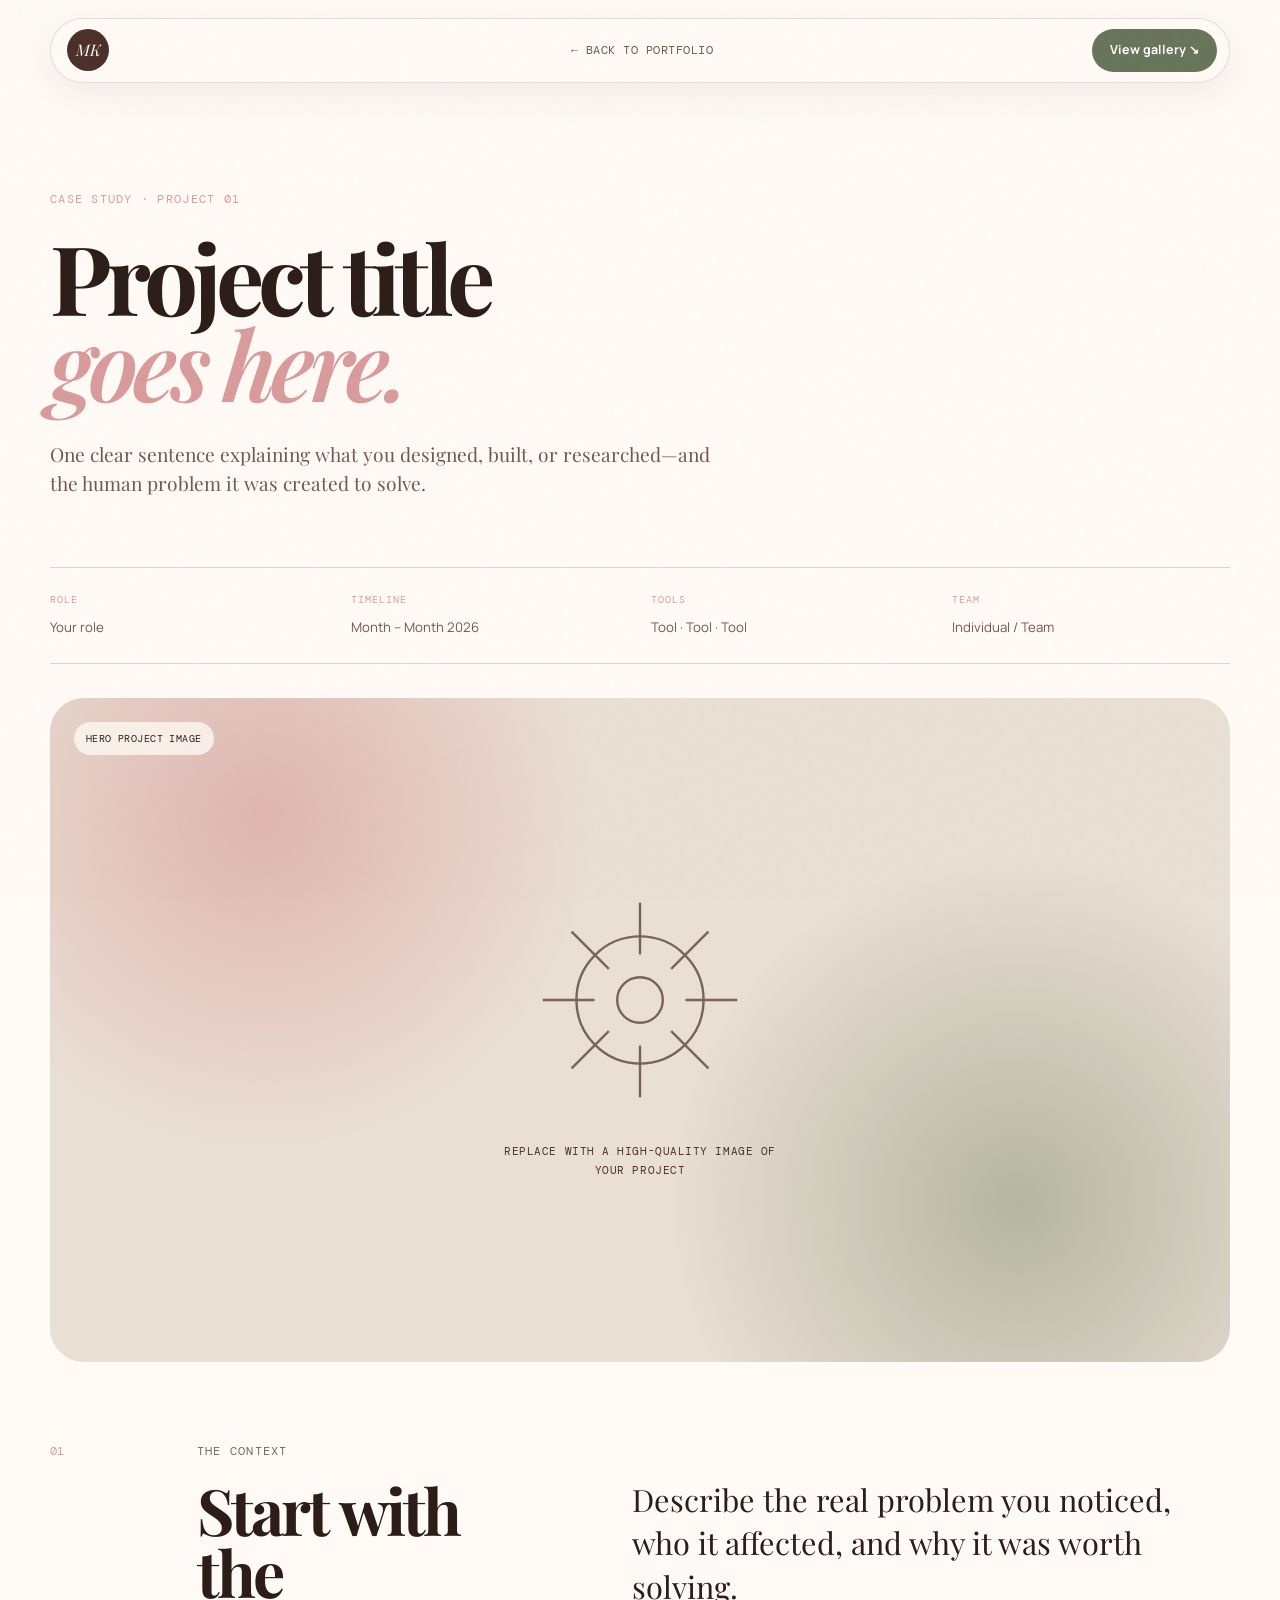
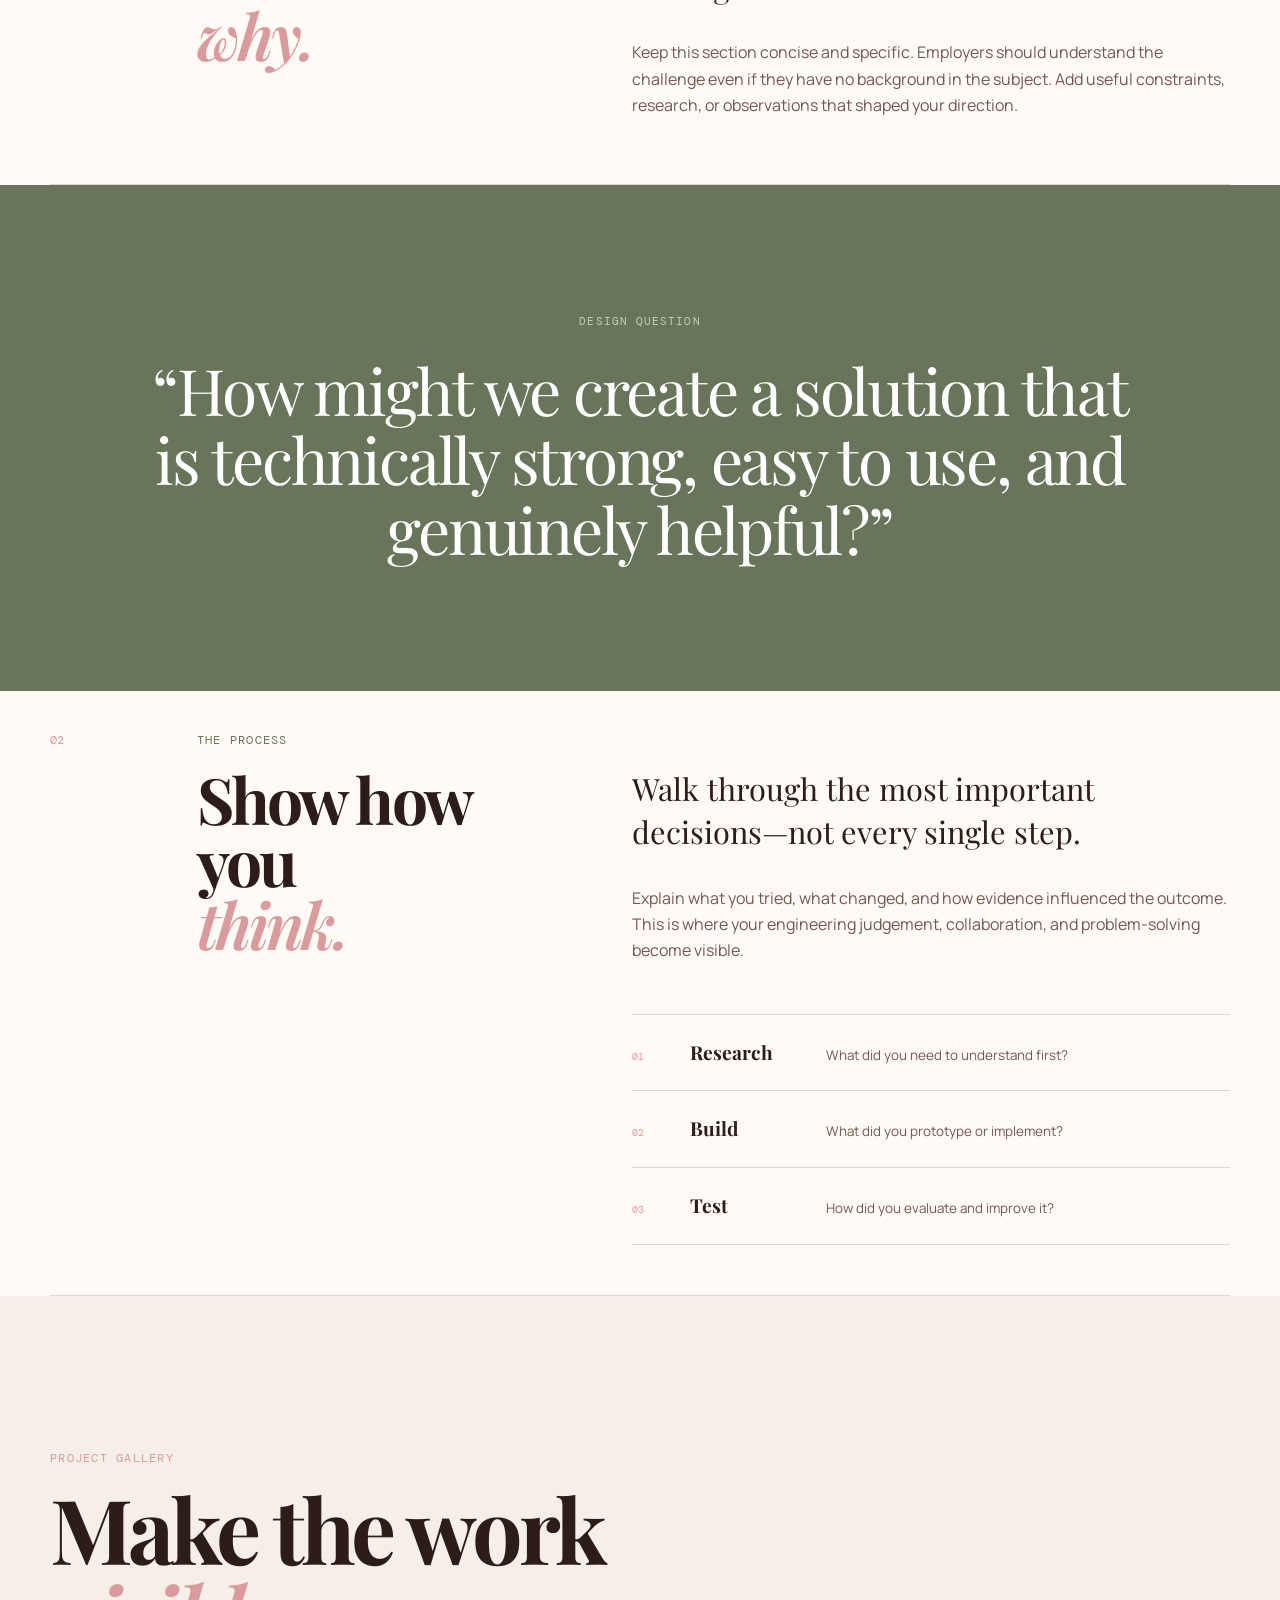
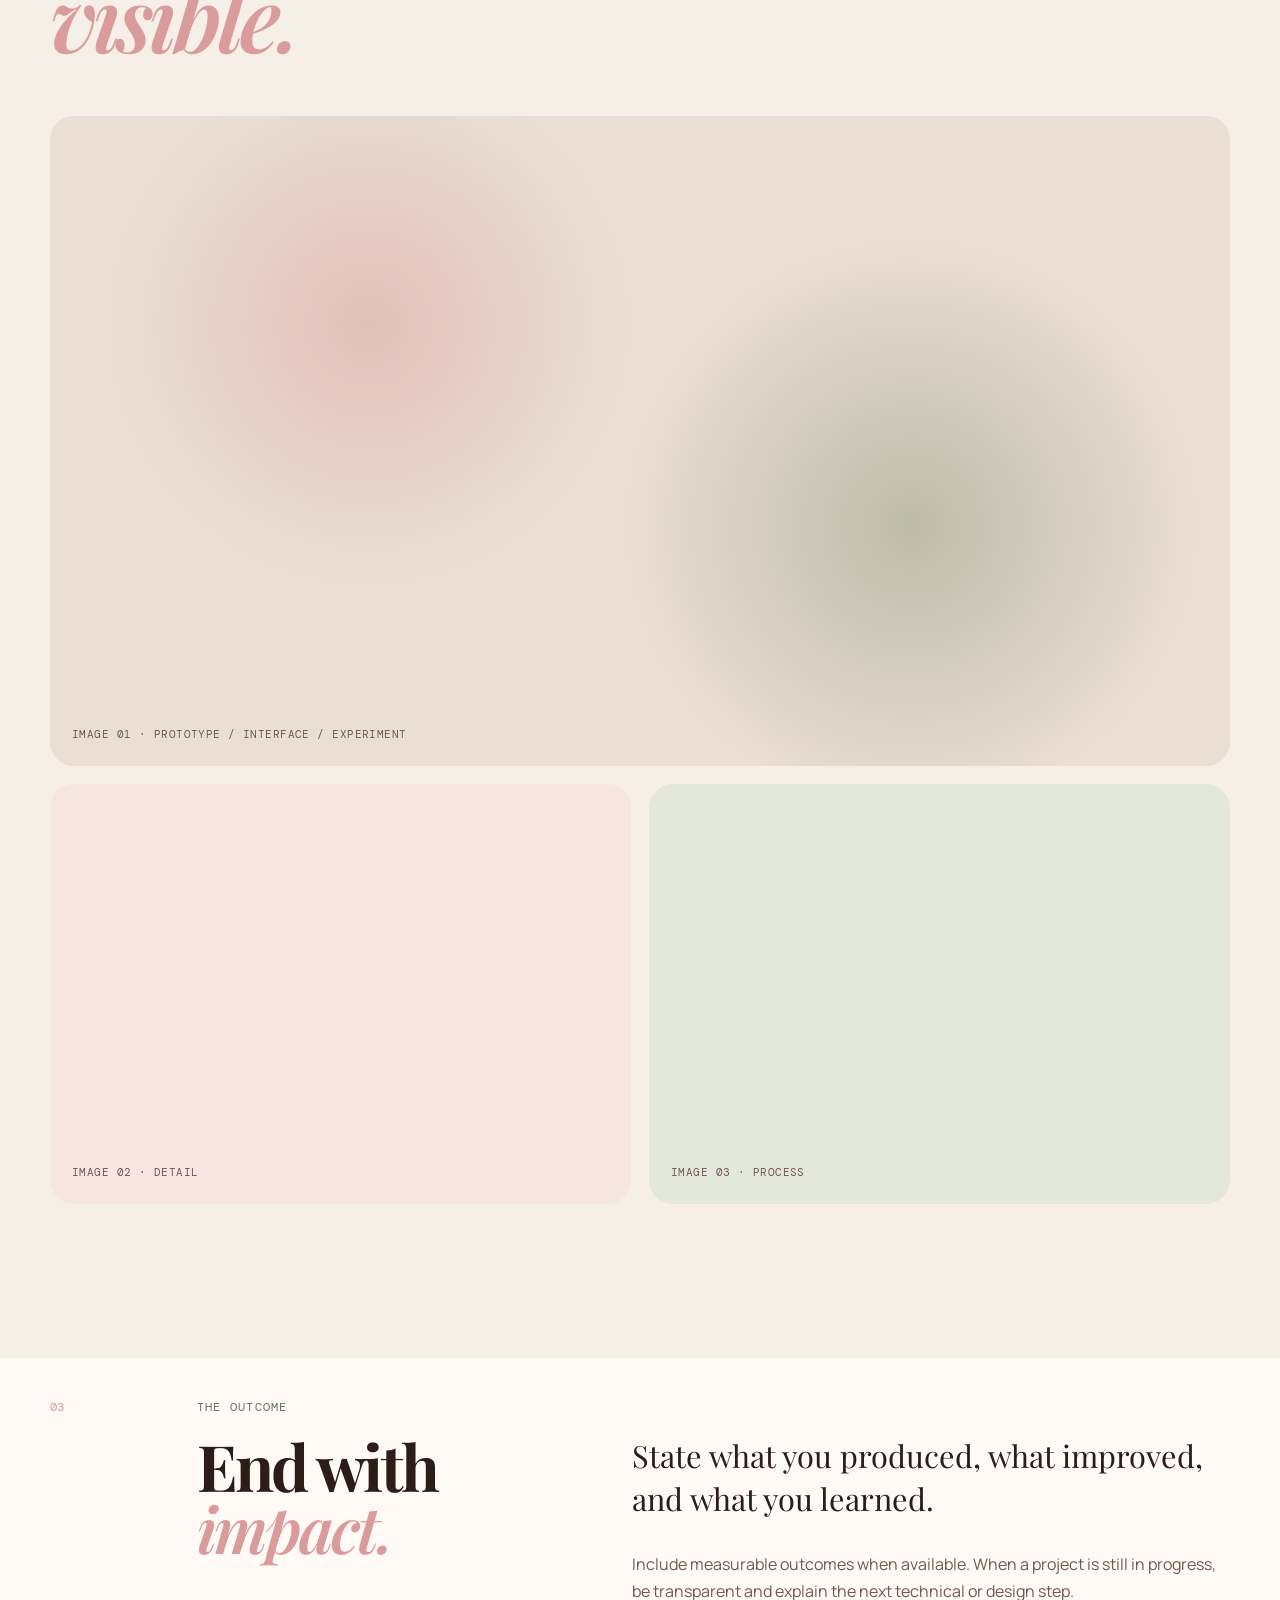
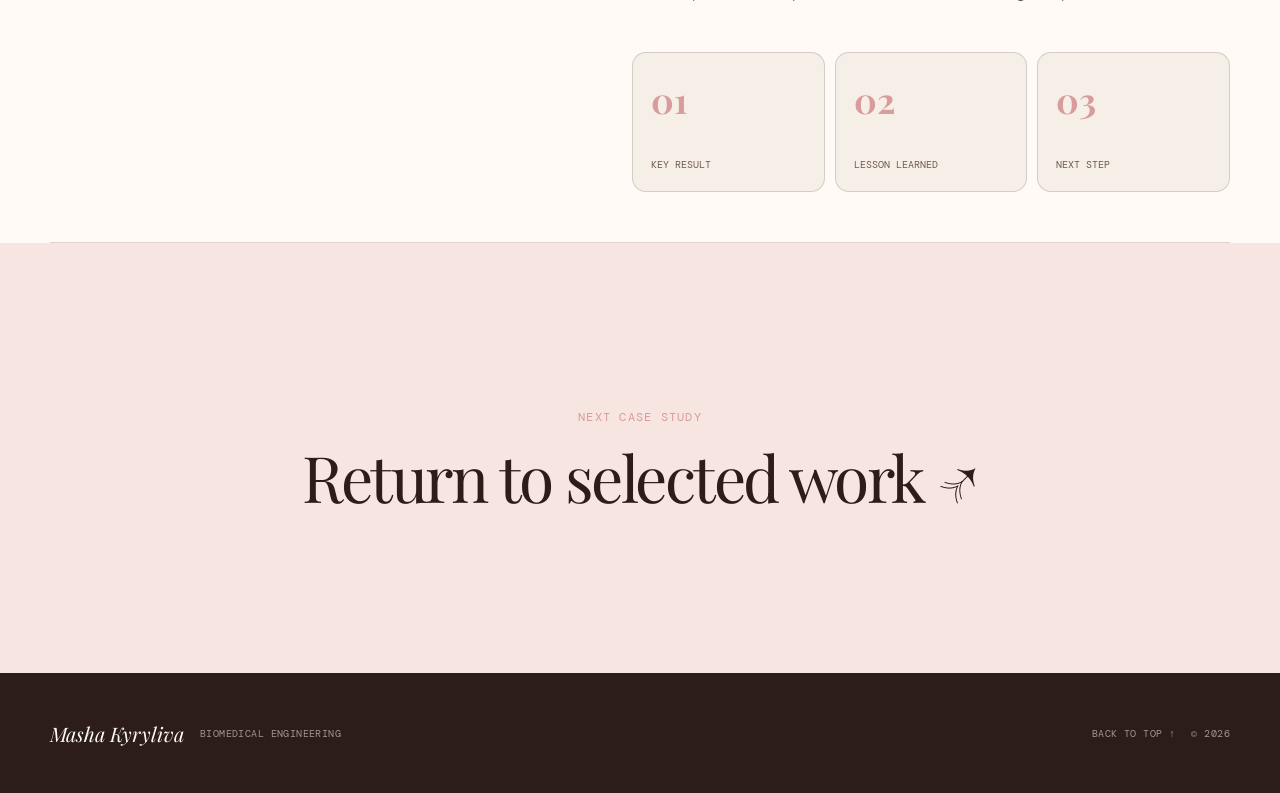
==== project.html @ 375e0c98 "Add files via upload" ====
<!DOCTYPE html>
<html lang="en">
<head>
  <meta charset="UTF-8">
  <meta name="viewport" content="width=device-width, initial-scale=1.0">
  <meta name="description" content="Project case study by Masha Kyryliva.">
  <title>Project Case Study — Masha Kyryliva</title>

  <link rel="preconnect" href="https://fonts.googleapis.com">
  <link rel="preconnect" href="https://fonts.gstatic.com" crossorigin>
  <link href="https://fonts.googleapis.com/css2?family=DM+Mono:wght@300;400;500&family=Manrope:wght@400;500;600;700&family=Playfair+Display:ital,wght@0,600;0,700;1,600&display=swap" rel="stylesheet">
  <link rel="stylesheet" href="styles.css">
</head>
<body class="project-page">
  <div class="page-noise" aria-hidden="true"></div>

  <header class="nav-shell">
    <nav class="nav" aria-label="Project navigation">
      <a href="index.html#top" class="nav-mark" aria-label="Masha Kyryliva home"><span>MK</span></a>
      <a class="back-link" href="index.html#projects"><span aria-hidden="true">←</span> Back to portfolio</a>
      <a class="nav-cta" href="#gallery">View gallery <span aria-hidden="true">↘</span></a>
    </nav>
  </header>

  <main>
    <section class="case-hero">
      <div class="case-heading reveal">
        <p class="hero-kicker">Case study · Project 01</p>
        <h1>Project title<br><em>goes here.</em></h1>
        <p class="case-deck">
          One clear sentence explaining what you designed, built, or researched—and
          the human problem it was created to solve.
        </p>
      </div>

      <div class="case-meta reveal">
        <div>
          <span class="meta-label">Role</span>
          <span>Your role</span>
        </div>
        <div>
          <span class="meta-label">Timeline</span>
          <span>Month – Month 2026</span>
        </div>
        <div>
          <span class="meta-label">Tools</span>
          <span>Tool · Tool · Tool</span>
        </div>
        <div>
          <span class="meta-label">Team</span>
          <span>Individual / Team</span>
        </div>
      </div>

      <div class="case-cover reveal">
        <div class="case-cover-label">Hero project image</div>
        <div class="case-cover-placeholder">
          <svg viewBox="0 0 200 200" aria-hidden="true">
            <circle cx="100" cy="100" r="53"/>
            <circle cx="100" cy="100" r="19"/>
            <path d="M100 19v43M100 138v43M19 100h43M138 100h43"/>
            <path d="m43 43 31 31M126 126l31 31M157 43l-31 31M74 126l-31 31"/>
          </svg>
          <span>Replace with a high-quality image of your project</span>
        </div>
      </div>
    </section>

    <section class="case-section reveal">
      <div class="case-section-number">01</div>
      <div class="case-section-title">
        <p>The context</p>
        <h2>Start with the<br><em>why.</em></h2>
      </div>
      <div class="case-section-copy">
        <p class="case-lead">
          Describe the real problem you noticed, who it affected, and why it was worth solving.
        </p>
        <p>
          Keep this section concise and specific. Employers should understand the challenge
          even if they have no background in the subject. Add useful constraints, research,
          or observations that shaped your direction.
        </p>
      </div>
    </section>

    <section class="case-highlight reveal">
      <p>Design question</p>
      <blockquote>“How might we create a solution that is technically strong, easy to use, and genuinely helpful?”</blockquote>
    </section>

    <section class="case-section reveal">
      <div class="case-section-number">02</div>
      <div class="case-section-title">
        <p>The process</p>
        <h2>Show how you<br><em>think.</em></h2>
      </div>
      <div class="case-section-copy">
        <p class="case-lead">
          Walk through the most important decisions—not every single step.
        </p>
        <p>
          Explain what you tried, what changed, and how evidence influenced the outcome.
          This is where your engineering judgement, collaboration, and problem-solving become visible.
        </p>

        <div class="process-list">
          <div>
            <span>01</span>
            <strong>Research</strong>
            <p>What did you need to understand first?</p>
          </div>
          <div>
            <span>02</span>
            <strong>Build</strong>
            <p>What did you prototype or implement?</p>
          </div>
          <div>
            <span>03</span>
            <strong>Test</strong>
            <p>How did you evaluate and improve it?</p>
          </div>
        </div>
      </div>
    </section>

    <section class="gallery-section" id="gallery">
      <div class="gallery-heading reveal">
        <p class="hero-kicker">Project gallery</p>
        <h2>Make the work<br><em>visible.</em></h2>
      </div>

      <div class="case-gallery">
        <div class="case-gallery-item case-gallery-wide reveal">
          <span>Image 01 · Prototype / interface / experiment</span>
        </div>
        <div class="case-gallery-item case-gallery-pink reveal">
          <span>Image 02 · Detail</span>
        </div>
        <div class="case-gallery-item case-gallery-green reveal">
          <span>Image 03 · Process</span>
        </div>
      </div>
    </section>

    <section class="case-section result-section reveal">
      <div class="case-section-number">03</div>
      <div class="case-section-title">
        <p>The outcome</p>
        <h2>End with<br><em>impact.</em></h2>
      </div>
      <div class="case-section-copy">
        <p class="case-lead">
          State what you produced, what improved, and what you learned.
        </p>
        <p>
          Include measurable outcomes when available. When a project is still in progress,
          be transparent and explain the next technical or design step.
        </p>

        <div class="result-stat-grid">
          <div><strong>01</strong><span>Key result</span></div>
          <div><strong>02</strong><span>Lesson learned</span></div>
          <div><strong>03</strong><span>Next step</span></div>
        </div>
      </div>
    </section>

    <section class="next-project reveal">
      <p>Next case study</p>
      <a href="index.html#projects">Return to selected work <span aria-hidden="true">↗</span></a>
    </section>
  </main>

  <footer class="site-footer">
    <div>
      <span class="footer-name">Masha Kyryliva</span>
      <span class="footer-role">Biomedical Engineering</span>
    </div>
    <div class="footer-right">
      <a href="#top">Back to top ↑</a>
      <span>© <span data-current-year>2026</span></span>
    </div>
  </footer>

  <script src="script.js"></script>
</body>
</html>
---- styles.css ----
/* ========================================================================== 
   Masha Kyryliva — Portfolio
   Editorial brown, blush, and green visual system
   ========================================================================== */

:root {
  --cream: #f5efe8;
  --cream-deep: #e9dfd3;
  --paper: #fffaf5;
  --brown: #4a3028;
  --brown-deep: #2d1d18;
  --brown-soft: #72584e;
  --pink: #d99b9b;
  --pink-light: #efd1cc;
  --pink-pale: #f6e5e1;
  --green: #68755a;
  --green-deep: #3f4a36;
  --green-light: #c7ceb9;
  --green-pale: #e4e8dc;
  --line: rgba(74, 48, 40, 0.18);
  --shadow: 0 24px 70px rgba(74, 48, 40, 0.12);

  --display: 'Playfair Display', Georgia, serif;
  --body: 'Manrope', Arial, sans-serif;
  --mono: 'DM Mono', monospace;

  --page: min(1180px, calc(100% - 3rem));
  --radius-xl: 34px;
  --radius-lg: 24px;
  --radius-md: 16px;
}

* {
  box-sizing: border-box;
}

html {
  scroll-behavior: smooth;
  scroll-padding-top: 110px;
}

body {
  margin: 0;
  overflow-x: hidden;
  background: var(--cream);
  color: var(--brown-deep);
  font-family: var(--body);
  font-size: 16px;
  line-height: 1.65;
  -webkit-font-smoothing: antialiased;
}

body::selection {
  background: var(--pink-light);
  color: var(--brown-deep);
}

a {
  color: inherit;
  text-decoration: none;
}

button,
a {
  -webkit-tap-highlight-color: transparent;
}

img,
svg {
  display: block;
  max-width: 100%;
}

:focus-visible {
  outline: 2px solid var(--green);
  outline-offset: 4px;
  border-radius: 8px;
}

.page-noise {
  position: fixed;
  inset: 0;
  z-index: 999;
  pointer-events: none;
  opacity: 0.04;
  background-image: url("data:image/svg+xml,%3Csvg viewBox='0 0 180 180' xmlns='http://www.w3.org/2000/svg'%3E%3Cfilter id='n'%3E%3CfeTurbulence type='fractalNoise' baseFrequency='.78' numOctaves='3' stitchTiles='stitch'/%3E%3C/filter%3E%3Crect width='100%25' height='100%25' filter='url(%23n)' opacity='.45'/%3E%3C/svg%3E");
}

/* Navigation ---------------------------------------------------------------- */

.nav-shell {
  position: fixed;
  top: 0;
  left: 0;
  right: 0;
  z-index: 100;
  padding: 18px 24px;
  transition: padding 220ms ease;
}

.nav-shell.is-scrolled {
  padding-top: 10px;
}

.nav {
  width: var(--page);
  min-height: 64px;
  margin: 0 auto;
  padding: 10px 12px 10px 16px;
  display: grid;
  grid-template-columns: 1fr auto 1fr;
  align-items: center;
  gap: 24px;
  background: rgba(255, 250, 245, 0.78);
  border: 1px solid rgba(74, 48, 40, 0.14);
  border-radius: 999px;
  box-shadow: 0 12px 35px rgba(74, 48, 40, 0.07);
  backdrop-filter: blur(18px);
}

.nav-mark {
  width: 42px;
  height: 42px;
  display: grid;
  place-items: center;
  border-radius: 50%;
  background: var(--brown);
  color: var(--paper);
  font-family: var(--display);
  font-size: 1rem;
  font-style: italic;
}

.nav-links {
  display: flex;
  align-items: center;
  gap: clamp(18px, 3vw, 36px);
  margin: 0;
  padding: 0;
  list-style: none;
  font-family: var(--mono);
  font-size: 0.72rem;
  letter-spacing: 0.05em;
  text-transform: uppercase;
}

.nav-links a,
.back-link {
  position: relative;
  color: var(--brown-soft);
  transition: color 180ms ease;
}

.nav-links a::after,
.back-link::after {
  content: '';
  position: absolute;
  left: 0;
  right: 100%;
  bottom: -5px;
  height: 1px;
  background: var(--pink);
  transition: right 220ms ease;
}

.nav-links a:hover,
.back-link:hover {
  color: var(--brown-deep);
}

.nav-links a:hover::after,
.back-link:hover::after {
  right: 0;
}

.nav-cta {
  justify-self: end;
  padding: 11px 18px;
  border-radius: 999px;
  background: var(--green);
  color: #fff;
  font-size: 0.78rem;
  font-weight: 700;
  transition: transform 180ms ease, background 180ms ease;
}

.nav-cta:hover {
  transform: translateY(-2px);
  background: var(--green-deep);
}

.back-link {
  justify-self: center;
  font-family: var(--mono);
  font-size: 0.74rem;
  text-transform: uppercase;
  letter-spacing: 0.04em;
}

/* Shared -------------------------------------------------------------------- */

.section {
  width: var(--page);
  margin: 0 auto;
  padding: clamp(90px, 12vw, 160px) 0;
}
.about-section {
  padding-top: 60px;
  padding-bottom: 60px;
}

.projects-section {
  padding-top: 60px;
  padding-bottom: 60px;
}
.section-label {
  display: flex;
  align-items: center;
  gap: 16px;
  margin-bottom: clamp(48px, 7vw, 84px);
  font-family: var(--mono);
  font-size: 0.72rem;
  letter-spacing: 0.09em;
  text-transform: uppercase;
  color: var(--brown-soft);
}
.about-card {
  display: flex;
  align-items: center;
  gap: 40px;
  padding: clamp(40px, 6vw, 64px);
  background: var(--cream);
  border: 1px solid var(--line);
  border-radius: var(--radius-xl);
  box-shadow: var(--shadow);
}

.about-card p {
  max-width: 650px;
  color: var(--brown-deep);
  font-family: var(--display);
  font-size: clamp(1.05rem, 1.4vw, 1.25rem);
  line-height: 1.5;
  margin-bottom: 16px;
}

.about-card p:last-child {
  margin-bottom: 0;
}

.about-card .about-lead {
  margin-bottom: 16px;
  color: var(--brown-deep);
  font-weight: 400;   
}
.section-label::after {
  content: '';
  width: min(190px, 22vw);
  height: 1px;
  background: var(--line);
}
.about-photo {
  flex-shrink: 0;
  width: clamp(140px, 18vw, 250px);
  aspect-ratio: 1 / 1;
  overflow: hidden;
  border-radius: var(--radius-lg);
}

.about-photo img {
  width: 100%;
  height: 100%;
  object-fit: contain;
  display: block;
}

@media (max-width: 980px) {
  .about-card {
    flex-direction: column;
  }

  .about-photo {
    width: 100%;
  }
}
.section-label span:first-child {
  color: var(--pink);
}

h1,
h2,
h3,
p {
  margin-top: 0;
}

h1,
h2,
h3 {
  text-wrap: balance;
}

h2 {
  margin-bottom: 0;
  font-family: var(--display);
  font-size: clamp(3rem, 7vw, 6.2rem);
  line-height: 0.98;
  letter-spacing: -0.045em;
}

h2 em,
h1 em {
  color: var(--pink);
  font-weight: 600;
}

.hero-kicker,
.project-type,
.meta-label,
.contact-kicker,
.case-section-title > p,
.gallery-heading > p,
.next-project > p {
  font-family: var(--mono);
  font-size: 0.72rem;
  letter-spacing: 0.11em;
  text-transform: uppercase;
}

.button {
  display: inline-flex;
  align-items: center;
  justify-content: center;
  gap: 14px;
  min-height: 54px;
  padding: 0 22px;
  border-radius: 999px;
  font-size: 0.84rem;
  font-weight: 700;
  transition: transform 200ms ease, box-shadow 200ms ease, background 200ms ease;
}

.button:hover {
  transform: translateY(-3px);
}

.button-primary {
  background: var(--brown);
  color: #fff;
  box-shadow: 0 14px 30px rgba(74, 48, 40, 0.16);
}

.button-primary:hover {
  background: var(--brown-deep);
  box-shadow: 0 18px 36px rgba(74, 48, 40, 0.22);
}

.button-light {
  background: var(--paper);
  color: var(--brown-deep);
}

.text-link {
  display: inline-flex;
  align-items: center;
  gap: 9px;
  font-family: var(--mono);
  font-size: 0.76rem;
  text-transform: uppercase;
  letter-spacing: 0.04em;
  color: var(--brown-soft);
}

.reveal {
  opacity: 0;
  transform: translateY(24px);
  transition: opacity 750ms cubic-bezier(.2, .75, .25, 1), transform 750ms cubic-bezier(.2, .75, .25, 1);
}

.reveal.is-visible {
  opacity: 1;
  transform: translateY(0);
}

/* Homepage hero ------------------------------------------------------------- */

.hero {
  padding-top: 150px;
}

.hero-grid {
  width: var(--page);
  min-height: calc(100vh - 170px);
  margin: 0 auto;
  padding: clamp(32px, 6vw, 70px) 0 clamp(70px, 8vw, 100px);
  display: grid;
  grid-template-columns: minmax(0, 1.05fr) minmax(360px, 0.95fr);
  align-items: center;
  gap: clamp(55px, 8vw, 110px);
}

.availability-pill {
  width: fit-content;
  display: inline-flex;
  align-items: center;
  gap: 10px;
  margin-bottom: 36px;
  padding: 9px 14px;
  border: 1px solid rgba(104, 117, 90, 0.28);
  border-radius: 999px;
  background: rgba(228, 232, 220, 0.62);
  color: var(--green-deep);
  font-family: var(--mono);
  font-size: 0.7rem;
  text-transform: uppercase;
  letter-spacing: 0.04em;
}

.availability-dot {
  width: 7px;
  height: 7px;
  border-radius: 50%;
  background: var(--green);
  box-shadow: 0 0 0 5px rgba(104, 117, 90, 0.12);
}

.hero-copy .hero-kicker {
  margin-bottom: 20px;
  color: var(--pink);
}

.hero-copy h1,
.case-heading h1 {
  margin-bottom: 34px;
  font-family: var(--display);
  font-size: clamp(3rem, 5.5vw, 5.5rem); /* smaller min/preferred/max */
  line-height: 0.9;
  letter-spacing: -0.06em;
}

.underlined-word {
  position: relative;
  z-index: 1;
}

.underlined-word::after {
  content: '';
  position: absolute;
  left: -2%;
  right: -4%;
  bottom: 4%;
  z-index: -1;
  height: 18%;
  border-radius: 999px;
  background: var(--green-light);
  transform: rotate(-1.5deg);
}

.hero-intro {
  max-width: 590px;
  margin-bottom: 36px;
  color: var(--brown-soft);
  font-size: clamp(0.9rem, 1.3vw, 1.1rem);
  line-height: 1.75;
}

.hero-intro strong {
  color: var(--brown-deep);
  font-weight: 650;
}

.hero-actions {
  display: flex;
  align-items: center;
  gap: 28px;
  flex-wrap: wrap;
}

.portrait-stage {
  position: relative;
  width: min(100%, 500px);
  justify-self: end;
  padding: 34px 26px 44px 36px;
}

.portrait-backdrop {
  position: absolute;
  border-radius: 42% 58% 53% 47% / 46% 44% 56% 54%;
}

.portrait-backdrop-one {
  inset: 4% 9% 8% 3%;
  background: var(--pink-light);
  transform: rotate(-6deg);
}

.portrait-backdrop-two {
  inset: 12% 0 0 16%;
  border: 2px solid var(--green);
  transform: rotate(5deg);
  opacity: 0.65;
}

.portrait-card {
  position: relative;
  z-index: 2;
  overflow: hidden;
  aspect-ratio: 4 / 5;
  background: var(--paper);
  border: 1px solid rgba(74, 48, 40, 0.14);
  border-radius: 190px 190px 28px 28px;
  box-shadow: var(--shadow);
}
.portrait-photo {
  width: 100%;
  height: calc(100% - 58px);
  display: block;
  object-fit: cover;
}

.portrait-placeholder {
  height: calc(100% - 58px);
  display: grid;
  place-items: center;
  align-content: center;
  gap: 20px;
  padding: 30px;
  background:
    radial-gradient(circle at 20% 15%, rgba(217, 155, 155, 0.35), transparent 28%),
    radial-gradient(circle at 78% 76%, rgba(104, 117, 90, 0.25), transparent 34%),
    linear-gradient(150deg, #f9eee8, #eee8dc);
  color: var(--brown-soft);
  text-align: center;
}

.portrait-placeholder svg {
  width: 112px;
  fill: none;
  stroke: var(--brown);
  stroke-width: 3;
  stroke-linecap: round;
  opacity: 0.58;
}

.portrait-placeholder span {
  max-width: 210px;
  font-family: var(--mono);
  font-size: 0.68rem;
  line-height: 1.7;
  text-transform: uppercase;
  letter-spacing: 0.06em;
}

.portrait-caption {
  height: 58px;
  padding: 0 20px;
  display: flex;
  align-items: center;
  justify-content: space-between;
  font-family: var(--mono);
  font-size: 0.67rem;
  text-transform: uppercase;
  letter-spacing: 0.04em;
}

.caption-mark {
  color: var(--pink);
  font-size: 1.2rem;
}

.floating-note {
  position: absolute;
  z-index: 3;
  min-width: 190px;
  padding: 14px 16px;
  display: grid;
  gap: 3px;
  border: 1px solid rgba(74, 48, 40, 0.12);
  border-radius: 14px;
  background: rgba(255, 250, 245, 0.9);
  box-shadow: 0 16px 40px rgba(74, 48, 40, 0.11);
  backdrop-filter: blur(12px);
  color: var(--brown-deep);
  font-size: 0.78rem;
}

.floating-note-top {
  top: 9%;
  left: -4%;
  transform: rotate(-4deg);
}

.floating-note-bottom {
  right: -5%;
  bottom: 10%;
  transform: rotate(3deg);
}

.note-label {
  color: var(--pink);
  font-family: var(--mono);
  font-size: 0.6rem;
  letter-spacing: 0.08em;
  text-transform: uppercase;
}

.hero-marquee {
  overflow: hidden;
  padding: 18px 0;
  border-top: 1px solid var(--line);
  border-bottom: 1px solid var(--line);
  background: var(--pink-pale);
}

.marquee-track {
  width: max-content;
  display: flex;
  align-items: center;
  gap: 28px;
  font-family: var(--display);
  font-size: 1.02rem;
  font-style: italic;
  animation: marquee 26s linear infinite;
}

.marquee-track i {
  color: var(--green);
  font-style: normal;
}

@keyframes marquee {
  to { transform: translateX(-50%); }
}

/* About --------------------------------------------------------------------- */

.about-section {
  border-bottom: 1px solid var(--line);
}

.about-grid {
  display: grid;
  grid-template-columns: minmax(0, 0.9fr) minmax(420px, 1.1fr);
  gap: clamp(65px, 10vw, 140px);
  align-items: start;
}

.about-content {
  padding-top: 18px;
}

.about-content > p {
  max-width: 650px;
  color: var(--brown-soft);
}

.about-facts {
  margin-top: 50px;
  display: grid;
  grid-template-columns: repeat(3, 1fr);
  gap: 12px;
}

.fact-card {
  min-height: 220px;
  padding: 20px;
  display: flex;
  flex-direction: column;
  border: 1px solid var(--line);
  border-radius: var(--radius-md);
  background: var(--paper);
}

.fact-card-pink {
  background: var(--pink-pale);
}

.fact-card-green {
  background: var(--green-pale);
}

.fact-number {
  margin-bottom: auto;
  color: var(--pink);
  font-family: var(--mono);
  font-size: 0.7rem;
}

.fact-title {
  margin-bottom: 8px;
  font-family: var(--display);
  font-size: 1.35rem;
  font-weight: 700;
}

.fact-copy {
  color: var(--brown-soft);
  font-size: 0.76rem;
  line-height: 1.55;
}

/* Projects ------------------------------------------------------------------ */

.projects-heading {
  margin-bottom: 60px;
  display: grid;
  grid-template-columns: 1fr minmax(280px, 420px);
  gap: 60px;
  align-items: end;
}

.projects-heading p {
  margin-bottom: 8px;
  color: var(--brown-soft);
}

.project-list {
  display: grid;
  gap: 20px;
}

.project-card {
  min-height: 148px;
  display: grid;
  grid-template-columns: 1.08fr 0.92fr;
  overflow: hidden;
  border: 1px solid rgba(74, 48, 40, 0.14);
  border-radius: var(--radius-xl);
  background: var(--paper);
  box-shadow: 0 20px 60px rgba(74, 48, 40, 0.08);
  transition: transform 320ms cubic-bezier(.2, .75, .25, 1), box-shadow 320ms ease;
}

.project-card:hover {
  transform: translateY(-8px);
  box-shadow: 0 30px 80px rgba(74, 48, 40, 0.15);
}

.project-visual {
  position: relative;
  overflow: hidden;
  min-height: 130px;
  display: grid;
  place-items: center;
  background: var(--green-pale);
}
.project-image {
  position: absolute;
  inset: 0;
  width: 100%;
  height: 100%;
  object-fit: cover;
  z-index: 1;
}
.project-index {
  position: absolute;
  top: 24px;
  left: 24px;
  z-index: 3;
  padding: 8px 12px;
  border-radius: 999px;
  background: rgba(255, 250, 245, 0.8);
  font-family: var(--mono);
  font-size: 0.65rem;
  letter-spacing: 0.06em;
}

.project-placeholder {
  position: relative;
  z-index: 2;
  display: grid;
  place-items: center;
  gap: 18px;
  color: var(--green-deep);
  text-align: center;
}

.project-placeholder svg {
  width: 150px;
  fill: none;
  stroke: currentColor;
  stroke-width: 2;
  opacity: 0.72;
}

.project-placeholder span {
  max-width: 190px;
  font-family: var(--mono);
  font-size: 0.68rem;
  line-height: 1.6;
  letter-spacing: 0.05em;
  text-transform: uppercase;
}

.project-orbit {
  position: absolute;
  border: 1px solid rgba(63, 74, 54, 0.28);
  border-radius: 50%;
}

.project-orbit-one {
  width: 340px;
  height: 340px;
}

.project-orbit-two {
  width: 480px;
  height: 250px;
  transform: rotate(-23deg);
}

.project-info {
  padding: clamp(18px, 3vw, 28px);
  display: flex;
  flex-direction: column;
  justify-content: space-between;
}

.project-type {
  margin-bottom: 20px;
  color: var(--pink);
}

.project-info h3 {
  margin-bottom: 20px;
  font-family: var(--display);
  font-size: clamp(2.5rem, 4vw, 4.5rem);
  line-height: 1;
  letter-spacing: -0.04em;
}

.project-summary {
  max-width: 440px;
  color: var(--brown-soft);
}

.project-bottom {
  margin-top: 70px;
  display: flex;
  align-items: end;
  justify-content: space-between;
  gap: 20px;
}

.skills {
  display: flex;
  flex-wrap: wrap;
  gap: 8px;
}

.skills span {
  padding: 8px 11px;
  border: 1px solid var(--line);
  border-radius: 999px;
  font-family: var(--mono);
  font-size: 0.63rem;
  text-transform: uppercase;
  letter-spacing: 0.04em;
  color: var(--brown-soft);
}

.project-arrow {
  flex: 0 0 auto;
  width: 58px;
  height: 58px;
  display: grid;
  place-items: center;
  border-radius: 50%;
  background: var(--pink);
  color: #fff;
  font-size: 1.35rem;
  transition: transform 220ms ease;
}

.project-card:hover .project-arrow {
  transform: rotate(12deg) scale(1.06);
}

.coming-soon-card {
  min-height: 150px;
  padding: 26px 30px;
  display: grid;
  grid-template-columns: auto 1fr auto;
  align-items: center;
  gap: 24px;
  border: 1px dashed rgba(74, 48, 40, 0.25);
  border-radius: var(--radius-lg);
}

.coming-soon-number {
  color: var(--pink);
  font-family: var(--mono);
  font-size: 0.72rem;
}

.coming-soon-card p {
  margin-bottom: 2px;
  font-family: var(--display);
  font-size: 1.45rem;
  font-weight: 700;
}

.coming-soon-card div > span {
  color: var(--brown-soft);
  font-size: 0.8rem;
}

.coming-soon-spark {
  color: var(--green);
  font-size: 2rem;
}

/* Contact + footer ---------------------------------------------------------- */

.contact-section {
  padding: clamp(90px, 12vw, 150px) 24px;
  background: var(--brown);
  color: var(--paper);
}

.contact-inner {
  width: min(900px, 100%);
  margin: 0 auto;
  text-align: center;
}

.contact-kicker {
  margin-bottom: 24px;
  color: var(--pink-light);
}

.contact-inner h2 {
  margin-bottom: 46px;
  font-size: clamp(3.1rem, 7vw, 6.6rem);
}

.contact-inner h2 em {
  color: var(--pink-light);
}

.contact-note {
  margin: 18px 0 0;
  color: rgba(255, 250, 245, 0.52);
  font-family: var(--mono);
  font-size: 0.64rem;
  letter-spacing: 0.03em;
  text-transform: uppercase;
}

.site-footer {
  min-height: 120px;
  padding: 28px max(24px, calc((100vw - min(1180px, calc(100vw - 3rem))) / 2));
  display: flex;
  align-items: center;
  justify-content: space-between;
  gap: 30px;
  background: var(--brown-deep);
  color: var(--paper);
}

.site-footer > div {
  display: flex;
  align-items: center;
  gap: 16px;
}

.footer-name {
  font-family: var(--display);
  font-size: 1.25rem;
  font-style: italic;
}

.footer-role,
.footer-right {
  color: rgba(255, 250, 245, 0.55);
  font-family: var(--mono);
  font-size: 0.65rem;
  text-transform: uppercase;
  letter-spacing: 0.04em;
}

.footer-right a:hover {
  color: var(--pink-light);
}

/* Project case study -------------------------------------------------------- */

.project-page {
  background: var(--paper);
}

.case-hero {
  width: var(--page);
  margin: 0 auto;
  padding: 190px 0 90px;
  padding-bottom: 40px;
}

.case-heading {
  width: min(880px, 100%);
}

.case-heading .hero-kicker {
  margin-bottom: 24px;
  color: var(--pink);
}

.case-heading h1 {
  font-size: clamp(6rem, 5vw, 5rem);
}

.case-deck {
  width: min(690px, 100%);
  color: var(--brown-soft);
  font-family: var(--display);
  font-size: clamp(1.05rem, 1.5vw, 1.3rem);
  line-height: 1.5;
}
.case-cover-image {
  position: absolute;
  inset: 0;
  width: 100%;
  height: 100%;
  object-fit: cover;
  display: block;
}

.case-meta {
  margin: 70px 0 34px;
  padding: 24px 0;
  display: grid;
  grid-template-columns: repeat(4, 1fr);
  gap: 22px;
  border-top: 1px solid var(--line);
  border-bottom: 1px solid var(--line);
}

.case-meta > div {
  display: grid;
  gap: 8px;
  color: var(--brown-soft);
  font-size: 0.83rem;
}

.meta-label {
  color: var(--pink);
  font-size: 0.63rem;
}

.case-cover {
  position: relative;
  overflow: hidden;
  aspect-ratio: 16 / 9;
  min-height: min(40vw, 700px);
  border-radius: var(--radius-xl);
  background:
    radial-gradient(circle at 18% 18%, rgba(217, 155, 155, 0.62), transparent 30%),
    radial-gradient(circle at 82% 76%, rgba(104, 117, 90, 0.4), transparent 32%),
    var(--cream-deep);
} 

.case-cover-label {
  position: absolute;
  top: 24px;
  left: 24px;
  padding: 8px 12px;
  border-radius: 999px;
  background: rgba(255, 250, 245, 0.78);
  font-family: var(--mono);
  font-size: 0.65rem;
  letter-spacing: 0.04em;
  text-transform: uppercase;
}

.case-cover-placeholder {
  position: absolute;
  inset: 0;
  display: grid;
  place-items: center;
  align-content: center;
  gap: 22px;
  color: var(--brown);
  text-align: center;
}

.case-cover-placeholder svg {
  width: min(240px, 34vw);
  fill: none;
  stroke: currentColor;
  stroke-width: 2;
  opacity: 0.7;
}

.case-cover-placeholder span {
  max-width: 290px;
  font-family: var(--mono);
  font-size: 0.68rem;
  line-height: 1.7;
  text-transform: uppercase;
  letter-spacing: 0.05em;
}

.case-section {
  width: var(--page);
  margin: 0 auto;
  padding: 50px 0;
  display: grid;
  grid-template-columns: 70px minmax(260px, 0.75fr) minmax(360px, 1.25fr);
  gap: clamp(35px, 6vw, 90px);
  border-bottom: 1px solid var(--line);
  padding-top: 40px;
}

.case-section-number {
  color: var(--pink);
  font-family: var(--mono);
  font-size: 0.72rem;
}

.case-section-title > p {
  margin-bottom: 18px;
  color: var(--green);
}

.case-section-title h2 {
  font-size: clamp(4rem, 4vw, 4rem);
}

.case-section-copy {
  padding-top: 36px;
  color: var(--brown-soft);
}

.case-section-copy p {
  max-width: 640px;
}

.case-lead {
  color: var(--brown-deep);
  font-family: var(--display);
  font-size: clamp(1.5rem, 2.4vw, 2.15rem);
  line-height: 1.42;
}

.case-highlight {
  padding: clamp(80px, 10vw, 130px) max(24px, calc((100vw - min(1000px, calc(100vw - 3rem))) / 2));
  background: var(--green);
  color: #fff;
  text-align: center;
}

.case-highlight > p {
  margin-bottom: 24px;
  color: var(--green-light);
  font-family: var(--mono);
  font-size: 0.68rem;
  letter-spacing: 0.1em;
  text-transform: uppercase;
}

.case-highlight blockquote {
  margin: 0 auto;
  max-width: 1000px;
  font-family: var(--display);
  font-size: clamp(2.5rem, 5vw, 5.1rem);
  line-height: 1.08;
  letter-spacing: -0.035em;
}

.process-list {
  margin-top: 50px;
  border-top: 1px solid var(--line);
}

.process-list > div {
  padding: 22px 0;
  display: grid;
  grid-template-columns: 42px 120px 1fr;
  gap: 16px;
  align-items: baseline;
  border-bottom: 1px solid var(--line);
}

.process-list span {
  color: var(--pink);
  font-family: var(--mono);
  font-size: 0.65rem;
}

.process-list strong {
  color: var(--brown-deep);
  font-family: var(--display);
  font-size: 1.2rem;
}

.process-list p {
  margin: 0;
  font-size: 0.84rem;
}

.gallery-section {
  padding: clamp(90px, 12vw, 160px) max(24px, calc((100vw - min(1180px, calc(100vw - 3rem))) / 2));
  background: var(--cream);
}

.gallery-heading {
  margin-bottom: 56px;
}

.gallery-heading > p {
  margin-bottom: 16px;
  color: var(--pink);
}

.gallery-heading h2 {
  font-size: clamp(3.5rem, 7vw, 6.6rem);
}

.case-gallery {
  display: grid;
  grid-template-columns: repeat(2, 1fr);
  gap: 18px;
}

.case-gallery-item {
  min-height: 420px;
  padding: 22px;
  display: flex;
  align-items: end;
  border-radius: var(--radius-lg);
  background:
    linear-gradient(145deg, transparent 35%, rgba(74, 48, 40, 0.07)),
    var(--cream-deep);
  color: var(--brown-soft);
  font-family: var(--mono);
  font-size: 0.68rem;
  text-transform: uppercase;
  letter-spacing: 0.04em;
}

.case-gallery-wide {
  grid-column: 1 / -1;
  min-height: 650px;
  background:
    radial-gradient(circle at 27% 32%, rgba(217, 155, 155, 0.45), transparent 27%),
    radial-gradient(circle at 73% 63%, rgba(104, 117, 90, 0.34), transparent 30%),
    var(--cream-deep);
}

.case-gallery-pink {
  background: var(--pink-pale);
}

.case-gallery-green {
  background: var(--green-pale);
}

.result-stat-grid {
  margin-top: 48px;
  display: grid;
  grid-template-columns: repeat(3, 1fr);
  gap: 10px;
}

.result-stat-grid > div {
  min-height: 140px;
  padding: 18px;
  display: flex;
  flex-direction: column;
  justify-content: space-between;
  border: 1px solid var(--line);
  border-radius: 14px;
  background: var(--cream);
}

.result-stat-grid strong {
  color: var(--pink);
  font-family: var(--display);
  font-size: 2.2rem;
}

.result-stat-grid span {
  color: var(--brown-soft);
  font-family: var(--mono);
  font-size: 0.65rem;
  text-transform: uppercase;
}

.next-project {
  min-height: 430px;
  padding: 80px 24px;
  display: grid;
  place-items: center;
  align-content: center;
  gap: 18px;
  background: var(--pink-pale);
  text-align: center;
}

.next-project > p {
  margin-bottom: 0;
  color: var(--pink);
}

.next-project a {
  font-family: var(--display);
  font-size: clamp(1.6rem, 5vw, 4rem);
  line-height: 1;
  letter-spacing: -0.04em;
}

.next-project a span {
  display: inline-block;
  transition: transform 200ms ease;
}

.next-project a:hover span {
  transform: translate(7px, -7px);
}

/* Responsive --------------------------------------------------------------- */

@media (max-width: 980px) {
  .hero-grid,
  .about-grid,
  .projects-heading,
  .project-card {
    grid-template-columns: 1fr;
  }

  .hero-grid {
    padding-top: 50px;
  }

  .portrait-stage {
    width: min(100%, 560px);
    justify-self: center;
  }

  .about-grid,
  .projects-heading {
    gap: 50px;
  }

  .about-facts {
    max-width: 750px;
  }

  .project-card {
    min-height: auto;
  }

  .project-visual {
    min-height: 500px;
  }

  .case-section {
    grid-template-columns: 50px 1fr;
  }

  .case-section-copy {
    grid-column: 2;
    padding-top: 0;
  }
}

@media (max-width: 760px) {
  :root {
    --page: min(100% - 2rem, 1180px);
  }

  .nav-shell {
    padding: 10px;
  }

  .nav {
    min-height: 58px;
    grid-template-columns: auto 1fr auto;
    gap: 12px;
  }

  .nav-links {
    display: none;
  }

  .nav-mark {
    width: 38px;
    height: 38px;
  }

  .nav-cta {
    font-size: 0.68rem;
    padding: 10px 13px;
  }

  .back-link {
    justify-self: start;
    font-size: 0.64rem;
  }

  .hero {
    padding-top: 105px;
  }

  .hero-grid {
    min-height: auto;
    gap: 54px;
  }

  .hero-copy h1,
  .case-heading h1 {
    font-size: clamp(3.7rem, 17vw, 5.8rem);
  }

  .hero-actions {
    align-items: flex-start;
    flex-direction: column;
    gap: 20px;
  }

  .portrait-stage {
    padding: 24px 14px 36px 18px;
  }

  .floating-note {
    min-width: 150px;
    max-width: 175px;
    font-size: 0.67rem;
  }

  .floating-note-top {
    left: -2%;
  }

  .floating-note-bottom {
    right: -1%;
  }

  .section {
    padding: 90px 0;
  }

  h2 {
    font-size: clamp(3rem, 14vw, 4.7rem);
  }

  .about-facts {
    grid-template-columns: 1fr;
  }

  .fact-card {
    min-height: 170px;
  }

  .projects-heading {
    margin-bottom: 38px;
  }

  .project-visual {
    min-height: 390px;
  }

  .project-info {
    padding: 30px 24px;
  }

  .project-bottom {
    margin-top: 44px;
    align-items: flex-start;
    flex-direction: column;
  }

  .coming-soon-card {
    grid-template-columns: auto 1fr;
  }

  .coming-soon-spark {
    display: none;
  }

  .contact-inner h2 {
    font-size: clamp(3rem, 13vw, 5rem);
  }

  .site-footer,
  .site-footer > div {
    align-items: flex-start;
    flex-direction: column;
  }

  .case-hero {
    padding-top: 140px;
  }

  .case-meta {
    grid-template-columns: repeat(2, 1fr);
  }

  .case-cover {
    min-height: 500px;
  }

  .case-section {
    grid-template-columns: 1fr;
    gap: 24px;
  }

  .case-section-copy {
    grid-column: auto;
  }

  .process-list > div {
    grid-template-columns: 34px 90px 1fr;
  }

  .case-gallery {
    grid-template-columns: 1fr;
  }

  .case-gallery-wide {
    grid-column: auto;
    min-height: 500px;
  }

  .case-gallery-item {
    min-height: 360px;
  }

  .result-stat-grid {
    grid-template-columns: 1fr;
  }
}

@media (max-width: 460px) {
  .availability-pill {
    align-items: flex-start;
    line-height: 1.5;
  }

  .portrait-card {
    border-radius: 150px 150px 24px 24px;
  }

  .floating-note {
    display: none;
  }

  .project-orbit-one {
    width: 360px;
    height: 360px;
  }

  .project-orbit-two {
    width: 480px;
    height: 260px;
  }

  .case-meta {
    grid-template-columns: 1fr;
  }

  .process-list > div {
    grid-template-columns: 30px 1fr;
  }

  .process-list p {
    grid-column: 2;
  }
}

@media (prefers-reduced-motion: reduce) {
  *,
  *::before,
  *::after {
    scroll-behavior: auto !important;
    animation-duration: 0.01ms !important;
    animation-iteration-count: 1 !important;
    transition-duration: 0.01ms !important;
  }
}
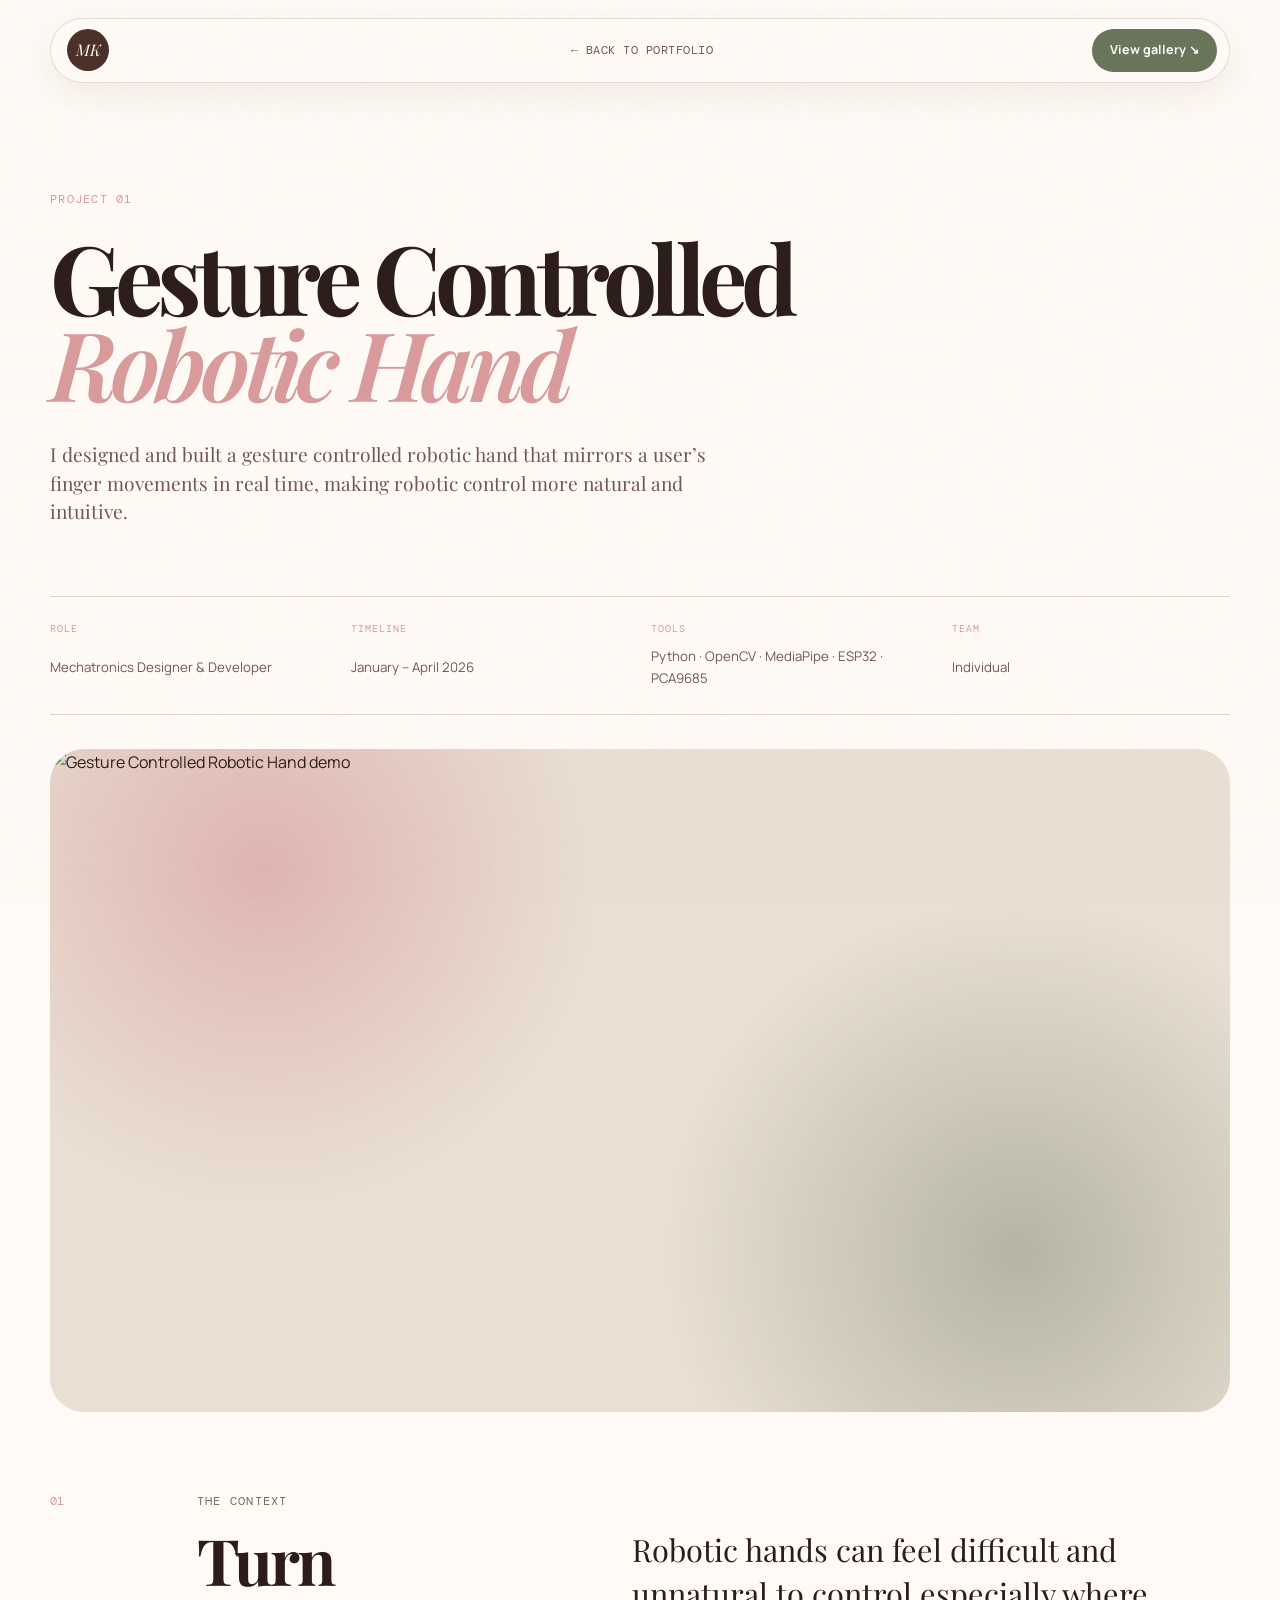
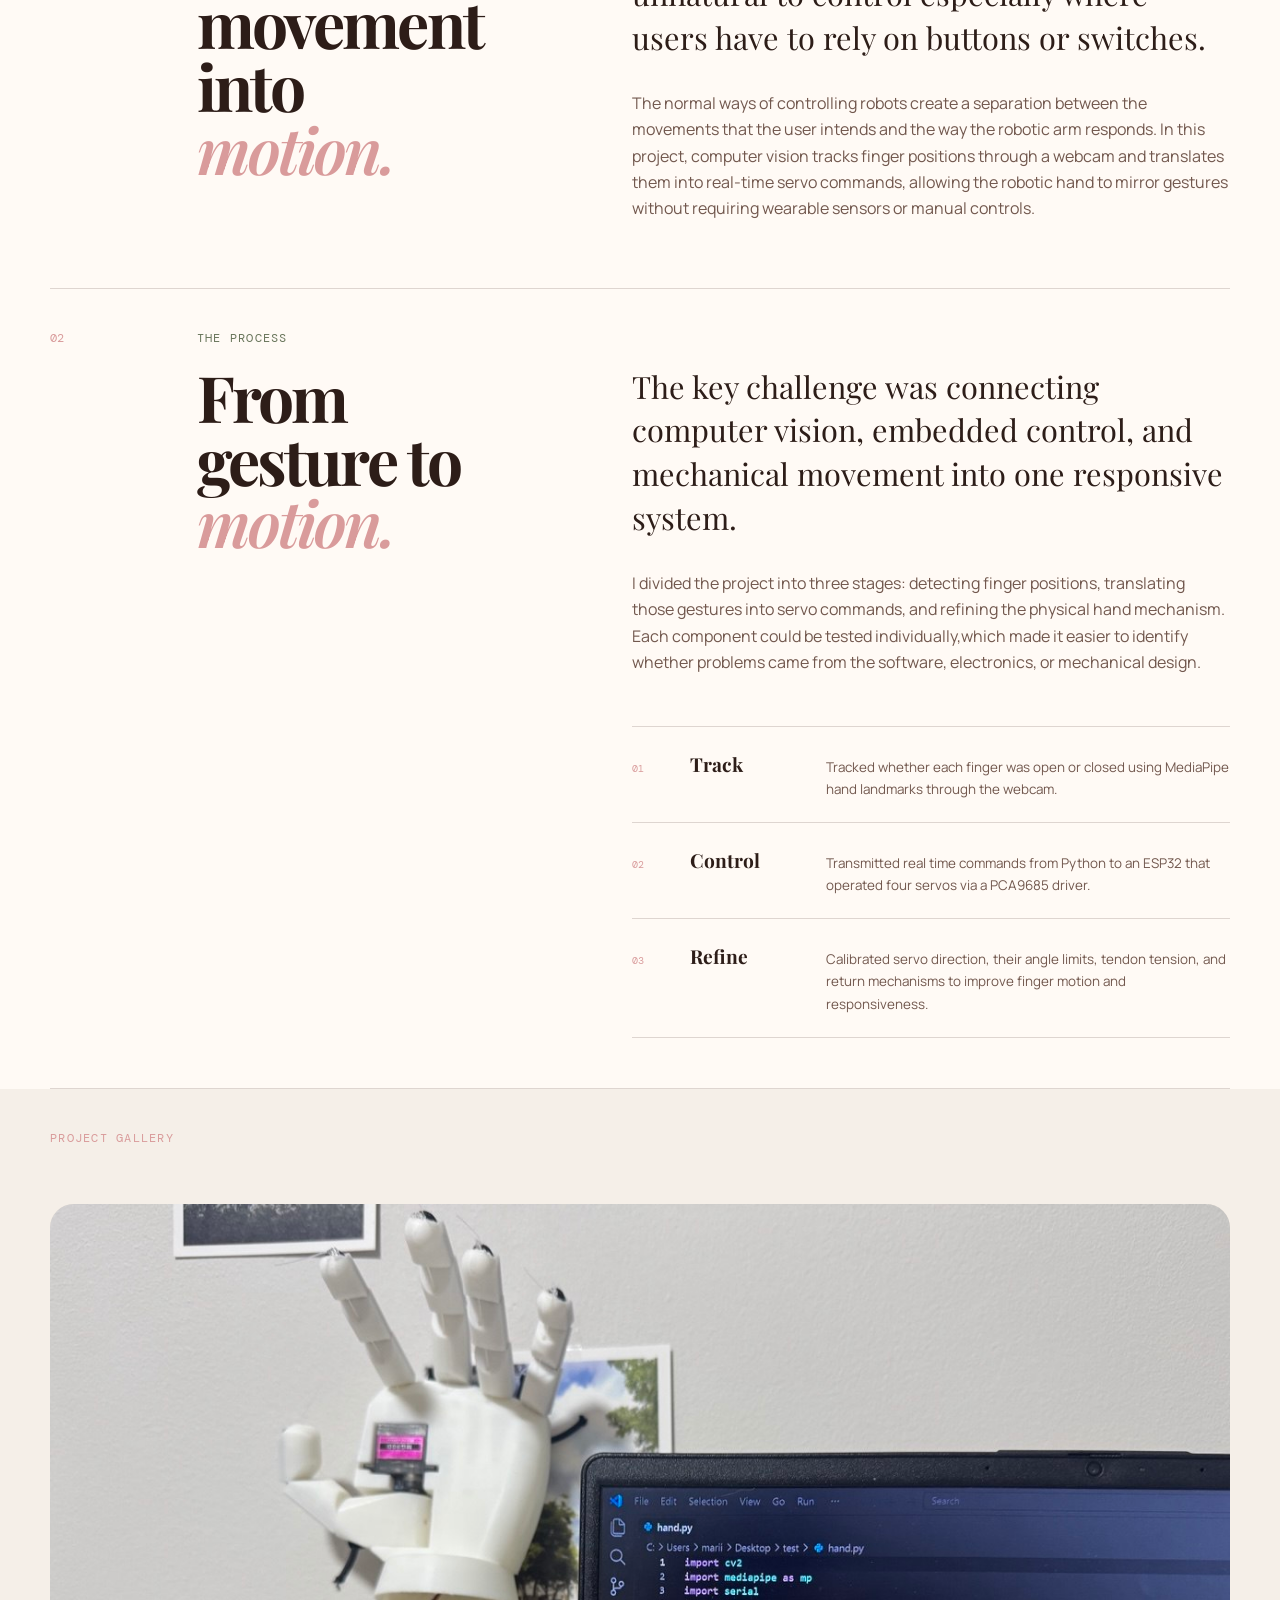
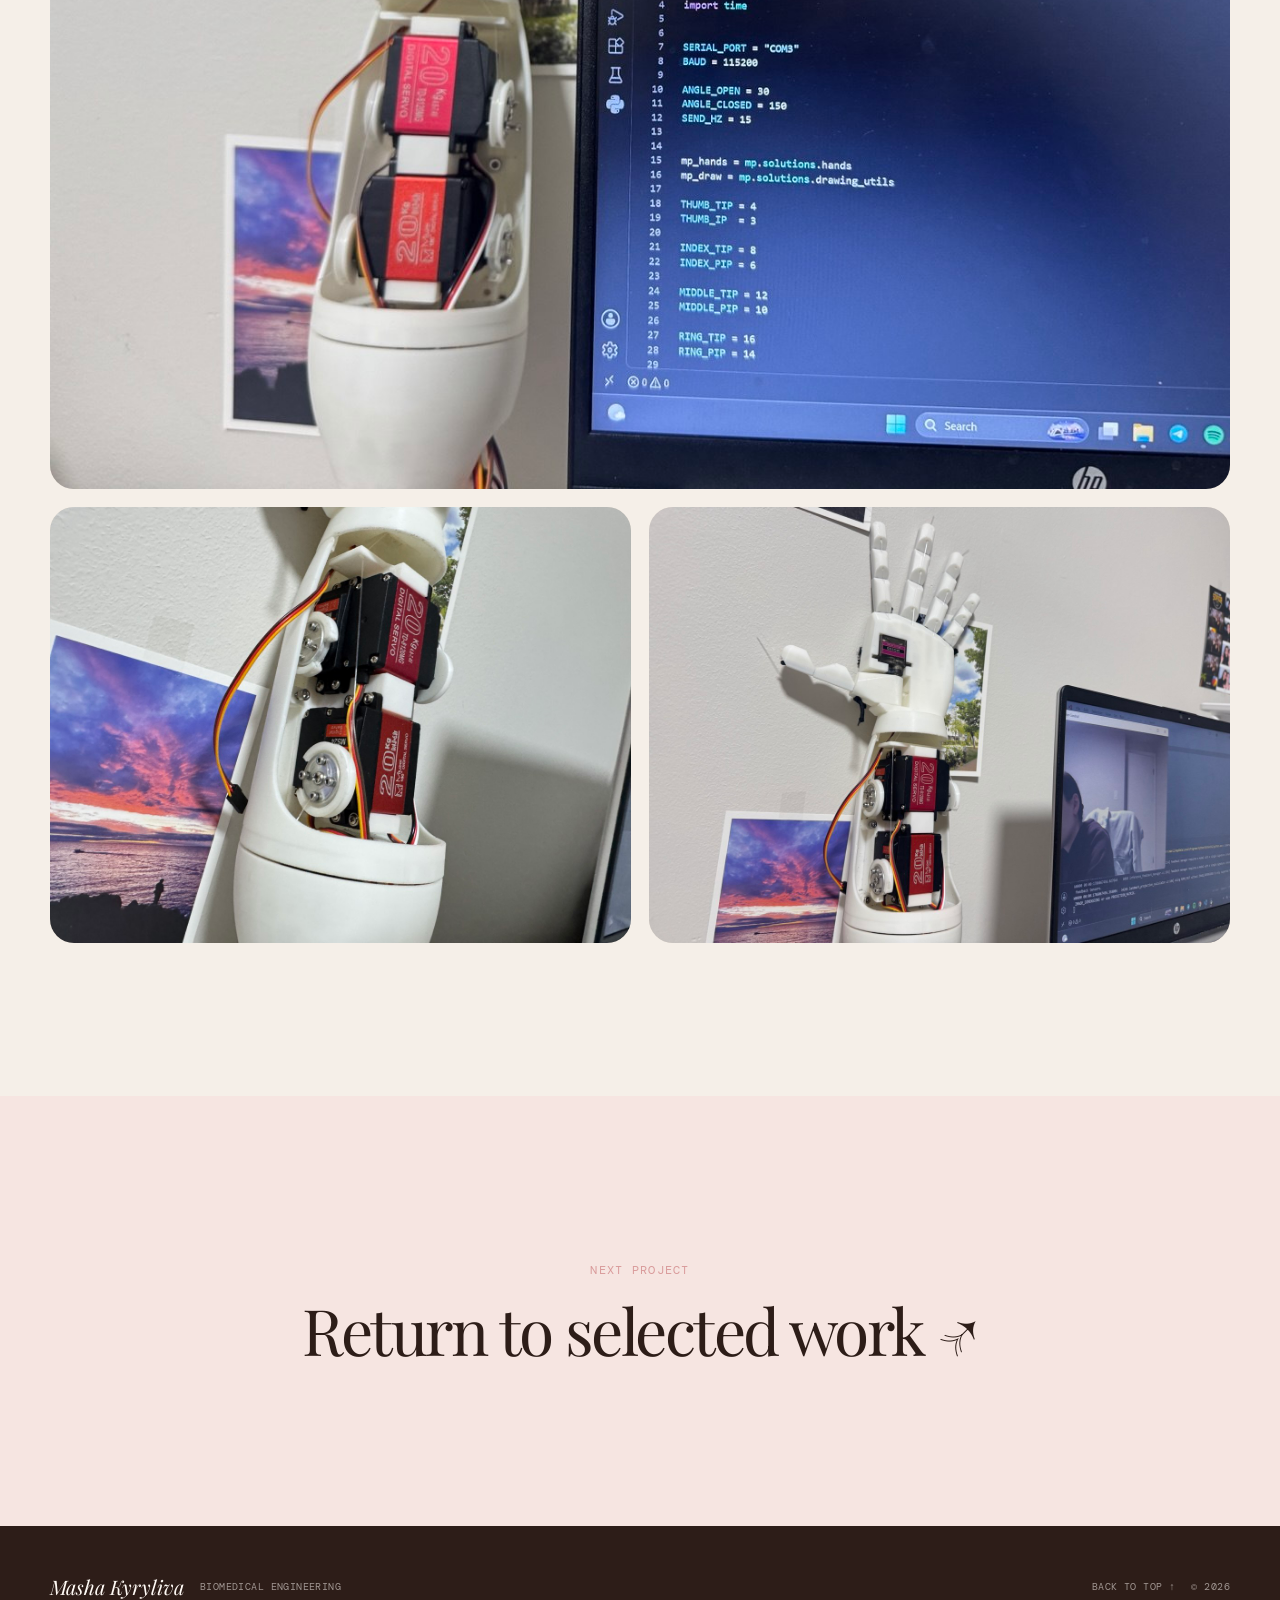
==== commit 64710b30: "Add files via upload" ====
--- a/project.html
+++ b/project.html
@@ -4,7 +4,7 @@
   <meta charset="UTF-8">
   <meta name="viewport" content="width=device-width, initial-scale=1.0">
   <meta name="description" content="Project case study by Masha Kyryliva.">
-  <title>Project Case Study — Masha Kyryliva</title>
+  <title>Project — Masha Kyryliva</title>
 
   <link rel="preconnect" href="https://fonts.googleapis.com">
   <link rel="preconnect" href="https://fonts.gstatic.com" crossorigin>
@@ -25,149 +25,116 @@
   <main>
     <section class="case-hero">
       <div class="case-heading reveal">
-        <p class="hero-kicker">Case study · Project 01</p>
-        <h1>Project title<br><em>goes here.</em></h1>
+        <p class="hero-kicker">Project 01</p>
+        <h1>Gesture Controlled<br><em> Robotic Hand</em></h1>
         <p class="case-deck">
-          One clear sentence explaining what you designed, built, or researched—and
-          the human problem it was created to solve.
+          I designed and built a gesture controlled robotic hand that
+           mirrors a user’s finger movements in real time, making robotic control more natural and intuitive.
         </p>
       </div>
 
       <div class="case-meta reveal">
         <div>
           <span class="meta-label">Role</span>
-          <span>Your role</span>
+          <span>Mechatronics Designer & Developer</span>
         </div>
         <div>
           <span class="meta-label">Timeline</span>
-          <span>Month – Month 2026</span>
+          <span>January – April 2026</span>
         </div>
         <div>
           <span class="meta-label">Tools</span>
-          <span>Tool · Tool · Tool</span>
+          <span>Python · OpenCV · MediaPipe · ESP32 · PCA9685</span>
         </div>
         <div>
           <span class="meta-label">Team</span>
-          <span>Individual / Team</span>
+          <span>Individual</span>
         </div>
       </div>
 
       <div class="case-cover reveal">
-        <div class="case-cover-label">Hero project image</div>
-        <div class="case-cover-placeholder">
-          <svg viewBox="0 0 200 200" aria-hidden="true">
-            <circle cx="100" cy="100" r="53"/>
-            <circle cx="100" cy="100" r="19"/>
-            <path d="M100 19v43M100 138v43M19 100h43M138 100h43"/>
-            <path d="m43 43 31 31M126 126l31 31M157 43l-31 31M74 126l-31 31"/>
-          </svg>
-          <span>Replace with a high-quality image of your project</span>
-        </div>
-      </div>
+  <img src="handgif.gif" alt="Gesture Controlled Robotic Hand demo" class="case-cover-image">
+</div>
     </section>
 
     <section class="case-section reveal">
       <div class="case-section-number">01</div>
       <div class="case-section-title">
         <p>The context</p>
-        <h2>Start with the<br><em>why.</em></h2>
+        <h2>Turn movement into
+        <br><em>motion.</em></h2>
       </div>
       <div class="case-section-copy">
         <p class="case-lead">
-          Describe the real problem you noticed, who it affected, and why it was worth solving.
+          Robotic hands can feel difficult and unnatural to control especially where users have to rely on buttons or switches.
         </p>
         <p>
-          Keep this section concise and specific. Employers should understand the challenge
-          even if they have no background in the subject. Add useful constraints, research,
-          or observations that shaped your direction.
+          The normal ways of controlling robots create a separation between the movements that the user intends and the way the robotic arm responds.
+           In this project, computer vision tracks finger positions through a webcam and translates them into real-time servo commands, 
+          allowing the robotic hand to mirror gestures without requiring wearable sensors or manual controls.
         </p>
       </div>
-    </section>
-
-    <section class="case-highlight reveal">
-      <p>Design question</p>
-      <blockquote>“How might we create a solution that is technically strong, easy to use, and genuinely helpful?”</blockquote>
     </section>
 
     <section class="case-section reveal">
       <div class="case-section-number">02</div>
       <div class="case-section-title">
         <p>The process</p>
-        <h2>Show how you<br><em>think.</em></h2>
+        <h2>From gesture to <br><em>motion.</em></h2>
       </div>
       <div class="case-section-copy">
         <p class="case-lead">
-          Walk through the most important decisions—not every single step.
+          The key challenge was connecting computer vision, embedded control, and mechanical movement into one responsive system.
         </p>
         <p>
-          Explain what you tried, what changed, and how evidence influenced the outcome.
-          This is where your engineering judgement, collaboration, and problem-solving become visible.
+          I divided the project into three stages: detecting finger positions, translating those gestures into servo commands, 
+          and refining the physical hand mechanism. Each component could be tested individually,which made it easier to
+           identify whether problems came from the software, electronics, or mechanical design.
         </p>
 
         <div class="process-list">
           <div>
             <span>01</span>
-            <strong>Research</strong>
-            <p>What did you need to understand first?</p>
+            <strong>Track</strong>
+            <p>Tracked whether each finger was open or closed using MediaPipe hand landmarks through the webcam. </p>
           </div>
           <div>
             <span>02</span>
-            <strong>Build</strong>
-            <p>What did you prototype or implement?</p>
+            <strong>Control</strong>
+            <p>Transmitted real time commands from Python to an ESP32 that operated four servos via a PCA9685 driver.</p>
           </div>
           <div>
             <span>03</span>
-            <strong>Test</strong>
-            <p>How did you evaluate and improve it?</p>
+            <strong>Refine</strong>
+            <p>Calibrated servo direction, their angle limits, tendon tension, and return mechanisms to improve finger motion and responsiveness.</p>
           </div>
         </div>
       </div>
     </section>
 
-    <section class="gallery-section" id="gallery">
-      <div class="gallery-heading reveal">
-        <p class="hero-kicker">Project gallery</p>
-        <h2>Make the work<br><em>visible.</em></h2>
-      </div>
+   <section class="gallery-section" id="gallery">
+  <div class="gallery-heading reveal">
+    <p class="hero-kicker">Project gallery</p>
+  </div>
 
-      <div class="case-gallery">
-        <div class="case-gallery-item case-gallery-wide reveal">
-          <span>Image 01 · Prototype / interface / experiment</span>
-        </div>
-        <div class="case-gallery-item case-gallery-pink reveal">
-          <span>Image 02 · Detail</span>
-        </div>
-        <div class="case-gallery-item case-gallery-green reveal">
-          <span>Image 03 · Process</span>
-        </div>
-      </div>
-    </section>
+  <div class="case-gallery">
+    <div class="case-gallery-item case-gallery-wide-hand reveal">
+      <img src="hand1.jpg" alt="Robotic hand connected to control laptop" class="gallery-image">
+    </div>
 
-    <section class="case-section result-section reveal">
-      <div class="case-section-number">03</div>
-      <div class="case-section-title">
-        <p>The outcome</p>
-        <h2>End with<br><em>impact.</em></h2>
-      </div>
-      <div class="case-section-copy">
-        <p class="case-lead">
-          State what you produced, what improved, and what you learned.
-        </p>
-        <p>
-          Include measurable outcomes when available. When a project is still in progress,
-          be transparent and explain the next technical or design step.
-        </p>
+    <div class="case-gallery-item case-gallery-item-hand reveal">
+      <img src="hand2.jpg" alt="Close-up of servo motors inside the hand" class="gallery-image">
+    </div>
 
-        <div class="result-stat-grid">
-          <div><strong>01</strong><span>Key result</span></div>
-          <div><strong>02</strong><span>Lesson learned</span></div>
-          <div><strong>03</strong><span>Next step</span></div>
-        </div>
-      </div>
-    </section>
+    <div class="case-gallery-item case-gallery-item-hand reveal">
+      <img src="hand3.jpg" alt="Robotic hand gesture mirroring live camera feed" class="gallery-image">
+    </div>
+  </div>
+</section>
+
 
     <section class="next-project reveal">
-      <p>Next case study</p>
+      <p>Next project</p>
       <a href="index.html#projects">Return to selected work <span aria-hidden="true">↗</span></a>
     </section>
   </main>
--- a/styles.css
+++ b/styles.css
@@ -1,7 +1,4 @@
-/* ========================================================================== 
-   Masha Kyryliva — Portfolio
-   Editorial brown, blush, and green visual system
-   ========================================================================== */
+
 
 :root {
   --cream: #f5efe8;
@@ -86,7 +83,6 @@
   background-image: url("data:image/svg+xml,%3Csvg viewBox='0 0 180 180' xmlns='http://www.w3.org/2000/svg'%3E%3Cfilter id='n'%3E%3CfeTurbulence type='fractalNoise' baseFrequency='.78' numOctaves='3' stitchTiles='stitch'/%3E%3C/filter%3E%3Crect width='100%25' height='100%25' filter='url(%23n)' opacity='.45'/%3E%3C/svg%3E");
 }
 
-/* Navigation ---------------------------------------------------------------- */
 
 .nav-shell {
   position: fixed;
@@ -197,7 +193,6 @@
   letter-spacing: 0.04em;
 }
 
-/* Shared -------------------------------------------------------------------- */
 
 .section {
   width: var(--page);
@@ -382,7 +377,6 @@
   transform: translateY(0);
 }
 
-/* Homepage hero ------------------------------------------------------------- */
 
 .hero {
   padding-top: 150px;
@@ -433,7 +427,7 @@
 .case-heading h1 {
   margin-bottom: 34px;
   font-family: var(--display);
-  font-size: clamp(3rem, 5.5vw, 5.5rem); /* smaller min/preferred/max */
+  font-size: clamp(3rem, 5.5vw, 5.5rem); 
   line-height: 0.9;
   letter-spacing: -0.06em;
 }
@@ -632,11 +626,8 @@
   to { transform: translateX(-50%); }
 }
 
-/* About --------------------------------------------------------------------- */
-
-.about-section {
-  border-bottom: 1px solid var(--line);
-}
+
+
 
 .about-grid {
   display: grid;
@@ -699,7 +690,6 @@
   line-height: 1.55;
 }
 
-/* Projects ------------------------------------------------------------------ */
 
 .projects-heading {
   margin-bottom: 60px;
@@ -909,8 +899,6 @@
   color: var(--green);
   font-size: 2rem;
 }
-
-/* Contact + footer ---------------------------------------------------------- */
 
 .contact-section {
   padding: clamp(90px, 12vw, 150px) 24px;
@@ -983,7 +971,6 @@
   color: var(--pink-light);
 }
 
-/* Project case study -------------------------------------------------------- */
 
 .project-page {
   background: var(--paper);
@@ -1024,7 +1011,16 @@
   object-fit: cover;
   display: block;
 }
-
+.case-cover.ai-cover {
+  aspect-ratio: 1918 / 820;
+  min-height: 0;
+}
+.case-cover.chess-cover {
+  aspect-ratio: 397 / 421;
+  min-height: 0;
+  max-width: 500px;
+  margin: 0 auto;
+}
 .case-meta {
   margin: 70px 0 34px;
   padding: 24px 0;
@@ -1201,6 +1197,7 @@
 .gallery-section {
   padding: clamp(90px, 12vw, 160px) max(24px, calc((100vw - min(1180px, calc(100vw - 3rem))) / 2));
   background: var(--cream);
+  padding-top: 40px;
 }
 
 .gallery-heading {
@@ -1221,12 +1218,27 @@
   grid-template-columns: repeat(2, 1fr);
   gap: 18px;
 }
-
+.case-gallery-wide-hand {
+  grid-column: 1 / -1;
+  aspect-ratio: 4 / 3;
+  background: var(--cream-deep);
+}
+
+.case-gallery-item-hand {
+  aspect-ratio: 4 / 3;
+  background: var(--cream-deep);
+}
+.gallery-image {
+  position: absolute;
+  inset: 0;
+  width: 100%;
+  height: 100%;
+  object-fit: cover;
+  display: block;
+}
 .case-gallery-item {
-  min-height: 420px;
   padding: 22px;
-  display: flex;
-  align-items: end;
+  overflow: hidden;
   border-radius: var(--radius-lg);
   background:
     linear-gradient(145deg, transparent 35%, rgba(74, 48, 40, 0.07)),
@@ -1240,7 +1252,7 @@
 
 .case-gallery-wide {
   grid-column: 1 / -1;
-  min-height: 650px;
+  aspect-ratio: 589 / 297;
   background:
     radial-gradient(circle at 27% 32%, rgba(217, 155, 155, 0.45), transparent 27%),
     radial-gradient(circle at 73% 63%, rgba(104, 117, 90, 0.34), transparent 30%),
@@ -1248,10 +1260,12 @@
 }
 
 .case-gallery-pink {
+  aspect-ratio: 708 / 470;
   background: var(--pink-pale);
 }
 
 .case-gallery-green {
+  aspect-ratio: 541 / 470;
   background: var(--green-pale);
 }
 
@@ -1318,7 +1332,6 @@
   transform: translate(7px, -7px);
 }
 
-/* Responsive --------------------------------------------------------------- */
 
 @media (max-width: 980px) {
   .hero-grid,
@@ -1518,12 +1531,12 @@
   }
 
   .case-gallery-wide {
-    grid-column: auto;
-    min-height: 500px;
+    grid-column: 1/-1;
+    min-height: 220px;
   }
 
   .case-gallery-item {
-    min-height: 360px;
+    min-height: 150px;
   }
 
   .result-stat-grid {
